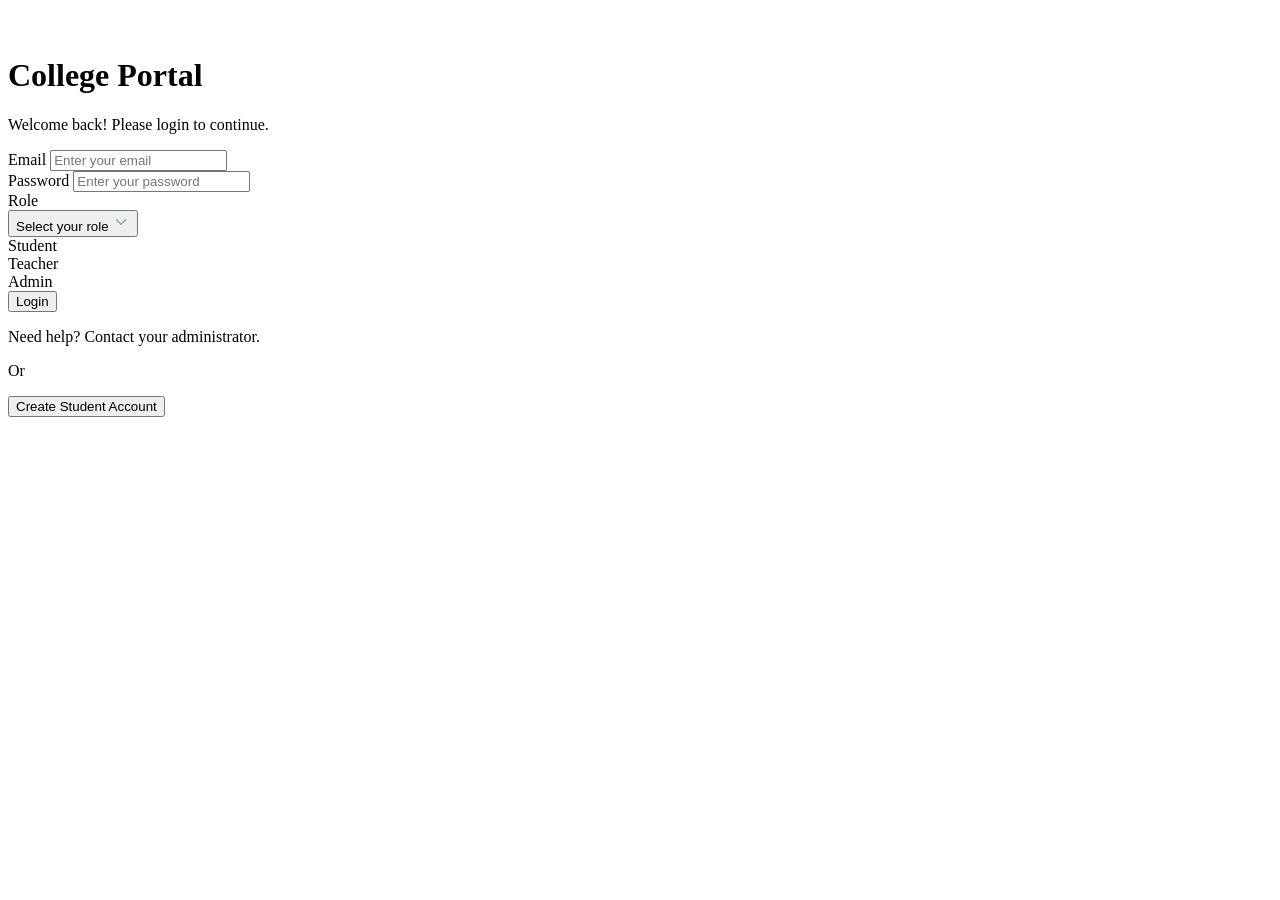
==== index.html @ 04bb3d0b "Change in structure of files" ====
<!DOCTYPE html>
<html lang="en">
<head>
  <meta charset="UTF-8" />
  <meta name="viewport" content="width=device-width, initial-scale=1.0" />
  <title>College Portal - Login</title>
  <link rel="stylesheet" href="index.css" />
</head>

<body>

  <div class="page">
    <div class="card">

      <div class="logo">
        <svg xmlns="http://www.w3.org/2000/svg" viewBox="0 0 24 24" width="24" height="24" color="white" fill="none" stroke="currentColor" stroke-width="1.5" stroke-linecap="round" stroke-linejoin="round">
    <path d="M2 8C2 9.34178 10.0949 13 11.9861 13C13.8772 13 21.9722 9.34178 21.9722 8C21.9722 6.65822 13.8772 3 11.9861 3C10.0949 3 2 6.65822 2 8Z"/>
    <path d="M5.99414 11L6.23925 16.6299C6.24415 16.7426 6.25634 16.8555 6.28901 16.9635C6.38998 17.2973 6.57608 17.6006 6.86 17.8044C9.08146 19.3985 14.8901 19.3985 17.1115 17.8044C17.3956 17.6006 17.5816 17.2973 17.6826 16.9635C17.7152 16.8555 17.7274 16.7426 17.7324 16.6299L17.9774 11"/>
    <path d="M20.4734 9.5V16.5M20.4734 16.5C19.6814 17.9463 19.3312 18.7212 18.9755 20C18.8983 20.455 18.9596 20.6843 19.2732 20.8879C19.4006 20.9706 19.5537 21 19.7055 21H21.2259C21.3876 21 21.5507 20.9663 21.6838 20.8745C21.9753 20.6735 22.0503 20.453 21.9713 20C21.6595 18.8126 21.2623 18.0008 20.4734 16.5Z"/>
</svg>
      </div>

      <h1>College Portal</h1>
      <p class="subtext">Welcome back! Please login to continue.</p>

      <form>

        <div class="field">
          <label>Email</label>
          <input type="email" placeholder="Enter your email" />
        </div>

        <div class="field">
          <label>Password</label>
          <input type="password" placeholder="Enter your password" />
        </div>

        <!-- ✅ CUSTOM ROLE DROPDOWN -->
        <div class="field">
          <label>Role</label>

          <div class="custom-select" id="roleSelect">

            <button type="button" class="select-btn" id="selectBtn">
              <span id="selectedText">Select your role</span>

              <!-- down arrow -->
              <svg class="chev" width="18" height="18" viewBox="0 0 24 24" fill="none">
                <path d="M6 9l6 6 6-6" stroke="#94a3b8" stroke-width="2" stroke-linecap="round" stroke-linejoin="round"/>
              </svg>
            </button>

            <div class="select-menu" id="selectMenu">
              <div class="option" data-value="Student">Student</div>
              <div class="option" data-value="Teacher">Teacher</div>
              <div class="option" data-value="Admin">Admin</div>
            </div>

            <input type="hidden" id="roleInput" name="role" />

          </div>
        </div>

        <button type="submit" class="btn-primary">Login</button>

        <p class="help">Need help? Contact your administrator.</p>

        <div class="divider">
          <span></span>
          <p>Or</p>
          <span></span>
        </div>

        <button type="button" class="btn-outline">Create Student Account</button>

      </form>

    </div>
  </div>

  
  <script src="script.js"></script>

</body>
</html>
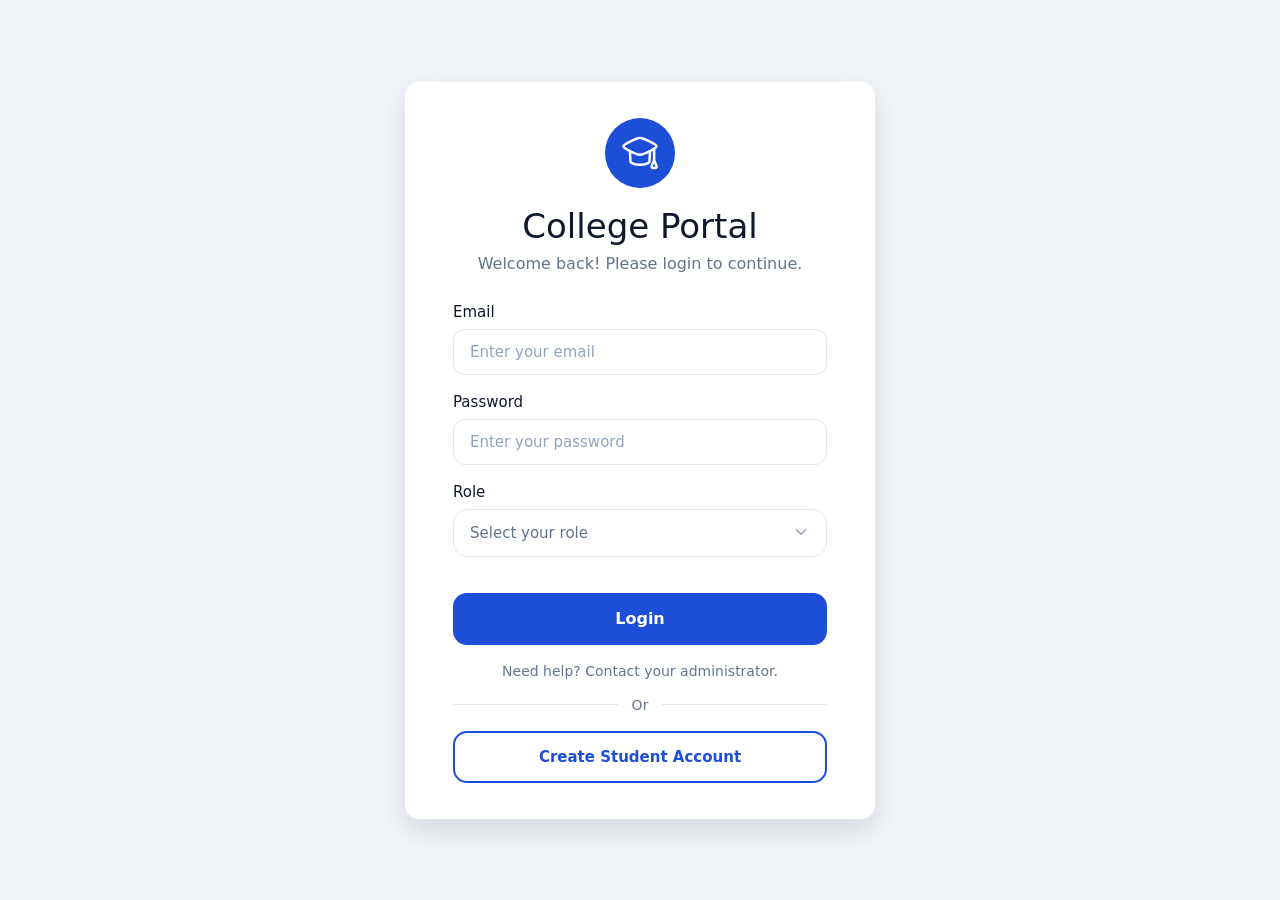
==== commit 1abc712e: "Change in structureee" ====
--- a/index.html
+++ b/index.html
@@ -79,7 +79,7 @@
   </div>
 
   
-  <script src="script.js"></script>
+  <script src="index.js"></script>
 
 </body>
 </html>
--- a/index.css
+++ b/index.css
@@ -0,0 +1,238 @@
+*{
+  margin: 0;
+  padding: 0;
+  box-sizing: border-box;
+  font-family: system-ui, -apple-system, Segoe UI, Roboto, Arial, sans-serif;
+}
+
+body{
+  background: #f1f5f9;
+}
+
+.page{
+  min-height: 100vh;
+  display: flex;
+  justify-content: center;
+  align-items: center;
+  padding: 30px 15px;
+}
+
+.card{
+  width: 470px;
+  background: white;
+  border-radius: 14px;
+  padding: 36px 48px;
+  box-shadow: 0 12px 30px rgba(0,0,0,0.12);
+  text-align: center;
+  
+}
+
+.logo{
+  width: 70px;
+  height: 70px;
+  background: #1d4ed8;
+  border-radius: 50%;
+  display: grid;
+  place-items: center;
+  margin: 0 auto 18px;
+  
+}
+.logo svg{
+    width: 40px;
+  height: 40px;
+}
+
+h1{
+  font-size: 34px;
+  font-weight: 500;
+  color: #0f172a;
+  margin-bottom: 8px;
+}
+
+.subtext{
+  color: #64748b;
+  font-size: 16px;
+  margin-bottom: 30px;
+}
+
+form{
+  text-align: left;
+}
+
+.field{
+  margin-bottom: 18px;
+}
+
+label{
+  display: block;
+  font-size: 15px;
+  font-weight: 500;
+  color: #0f172a;
+  margin-bottom: 8px;
+}
+
+input, select{
+  width: 100%;
+ height: 46px;  
+  padding: 0 16px;
+  border-radius: 12px;
+  border: 1px solid #e2e8f0;
+  outline: none;
+  font-size: 15px;
+  color: #0f172a;
+  background: #fff;
+}
+
+input::placeholder{
+  color: #94a3b8;
+}
+
+input:focus, select:focus{
+  border-color: #1d4ed8;
+  box-shadow: 0 0 0 4px rgba(29, 78, 216, 0.12);
+}
+
+
+
+.btn-primary{
+  width: 100%;
+  height: 52px;
+  margin-top: 18px;
+  border: none;
+  border-radius: 14px;
+  background: #1d4ed8;
+  color: white;
+  font-weight: 700;
+  font-size: 16px;
+  cursor: pointer;
+  transition: 0.2s;
+}
+
+.btn-primary:hover{
+  background: #1e40af;
+}
+
+.help{
+  text-align: center;
+  margin: 18px 0 18px;
+  color: #64748b;
+  font-size: 14px;
+}
+
+.divider{
+  display: flex;
+  align-items: center;
+  gap: 14px;
+  margin: 14px 0 18px;
+}
+
+.divider span{
+  flex: 1;
+  height: 1px;
+  background: #e2e8f0;
+}
+
+.divider p{
+  font-size: 14px;
+  color: #64748b;
+}
+
+.btn-outline{
+  width: 100%;
+  height: 52px;
+  border-radius: 14px;
+  border: 2px solid #1d4ed8;
+  background: white;
+  color: #1d4ed8;
+  font-weight: 800;
+  font-size: 15px;
+  cursor: pointer;
+  transition: 0.2s;
+}
+
+.btn-outline:hover{
+  background: rgba(29, 78, 216, 0.07);
+}
+
+
+
+
+
+
+/* ===== Custom Select Dropdown ===== */
+
+.custom-select{
+  position: relative;
+  width: 100%;
+}
+
+.select-btn{
+  width: 100%;
+  height: 48px;
+  border-radius: 14px;
+  border: 1px solid #e2e8f0;
+  background: #fff;
+  padding: 0 16px;
+  display: flex;
+  align-items: center;
+  justify-content: space-between;
+  cursor: pointer;
+  font-size: 15px;
+  color: #64748b;
+  transition: 0.2s;
+}
+
+.select-btn:focus{
+  outline: none;
+  border-color: #1d4ed8;
+  box-shadow: 0 0 0 4px rgba(29, 78, 216, 0.12);
+}
+
+.chev{
+  font-size: 18px;
+  color: #94a3b8;
+  transform: translateY(-1px);
+}
+
+/* Dropdown Menu */
+.select-menu{
+  position: absolute;
+  left: 0;
+  top: 56px;
+  width: 100%;
+  background: #fff;
+  border-radius: 14px;
+  border: 1px solid #e2e8f0;
+  padding: 8px;
+  display: none;
+  z-index: 50;
+
+  /* EXACT modern shadow */
+  box-shadow:
+    0 18px 30px rgba(0,0,0,0.10),
+    0 10px 0 #1d4ed8;   /* Blue bottom glow like your 2nd image */
+}
+
+.custom-select.active .select-menu{
+  display: block;
+}
+
+/* Options */
+.option{
+  padding: 12px 14px;
+  border-radius: 12px;
+  font-size: 15px;
+  color: #0f172a;
+  cursor: pointer;
+  transition: 0.15s;
+}
+
+.option:hover{
+  background: #e2e8f0;
+}
+
+/* Selected text dark when chosen */
+.custom-select.filled .select-btn{
+  color: #0f172a;
+}
+
